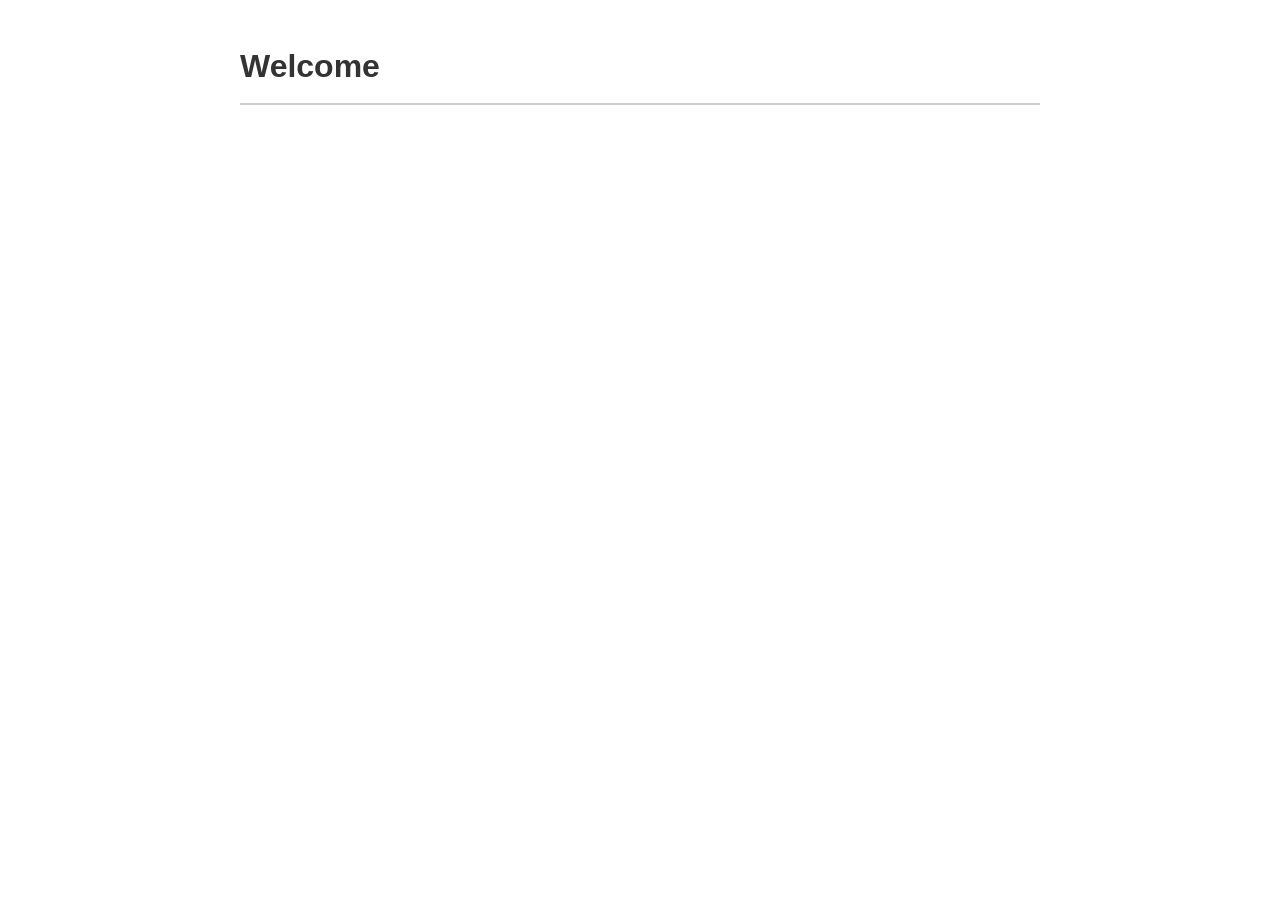
==== index.html @ 1886235f "Create index.html with basic layout and styles Initial HTML structure for the website with basic sty" ====
<!DOCTYPE html>
<html lang="ja">
<head>
    <meta charset="UTF-8">
    <meta name="viewport" content="width=device-width, initial-scale=1.0">
    <title>My Website</title>
    <style>
        body {
            font-family: Arial, sans-serif;
            max-width: 800px;
            margin: 0 auto;
            padding: 20px;
            line-height: 1.6;
        }
        h1 {
            color: #333;
            border-bottom: 2px solid #ccc;
            padding-bottom: 10px;
        }
        .section {
            margin: 20px 0;
        }
    </style>
</head>
<body>
    <h1>Welcome</h1>
    
    <div class="section">
        <!-- <h2></h2>
        <p></p> -->
    </div>

    <div class="section">
        <!-- <h2></h2>
        <p></p> -->
    </div>
</body>
</html>
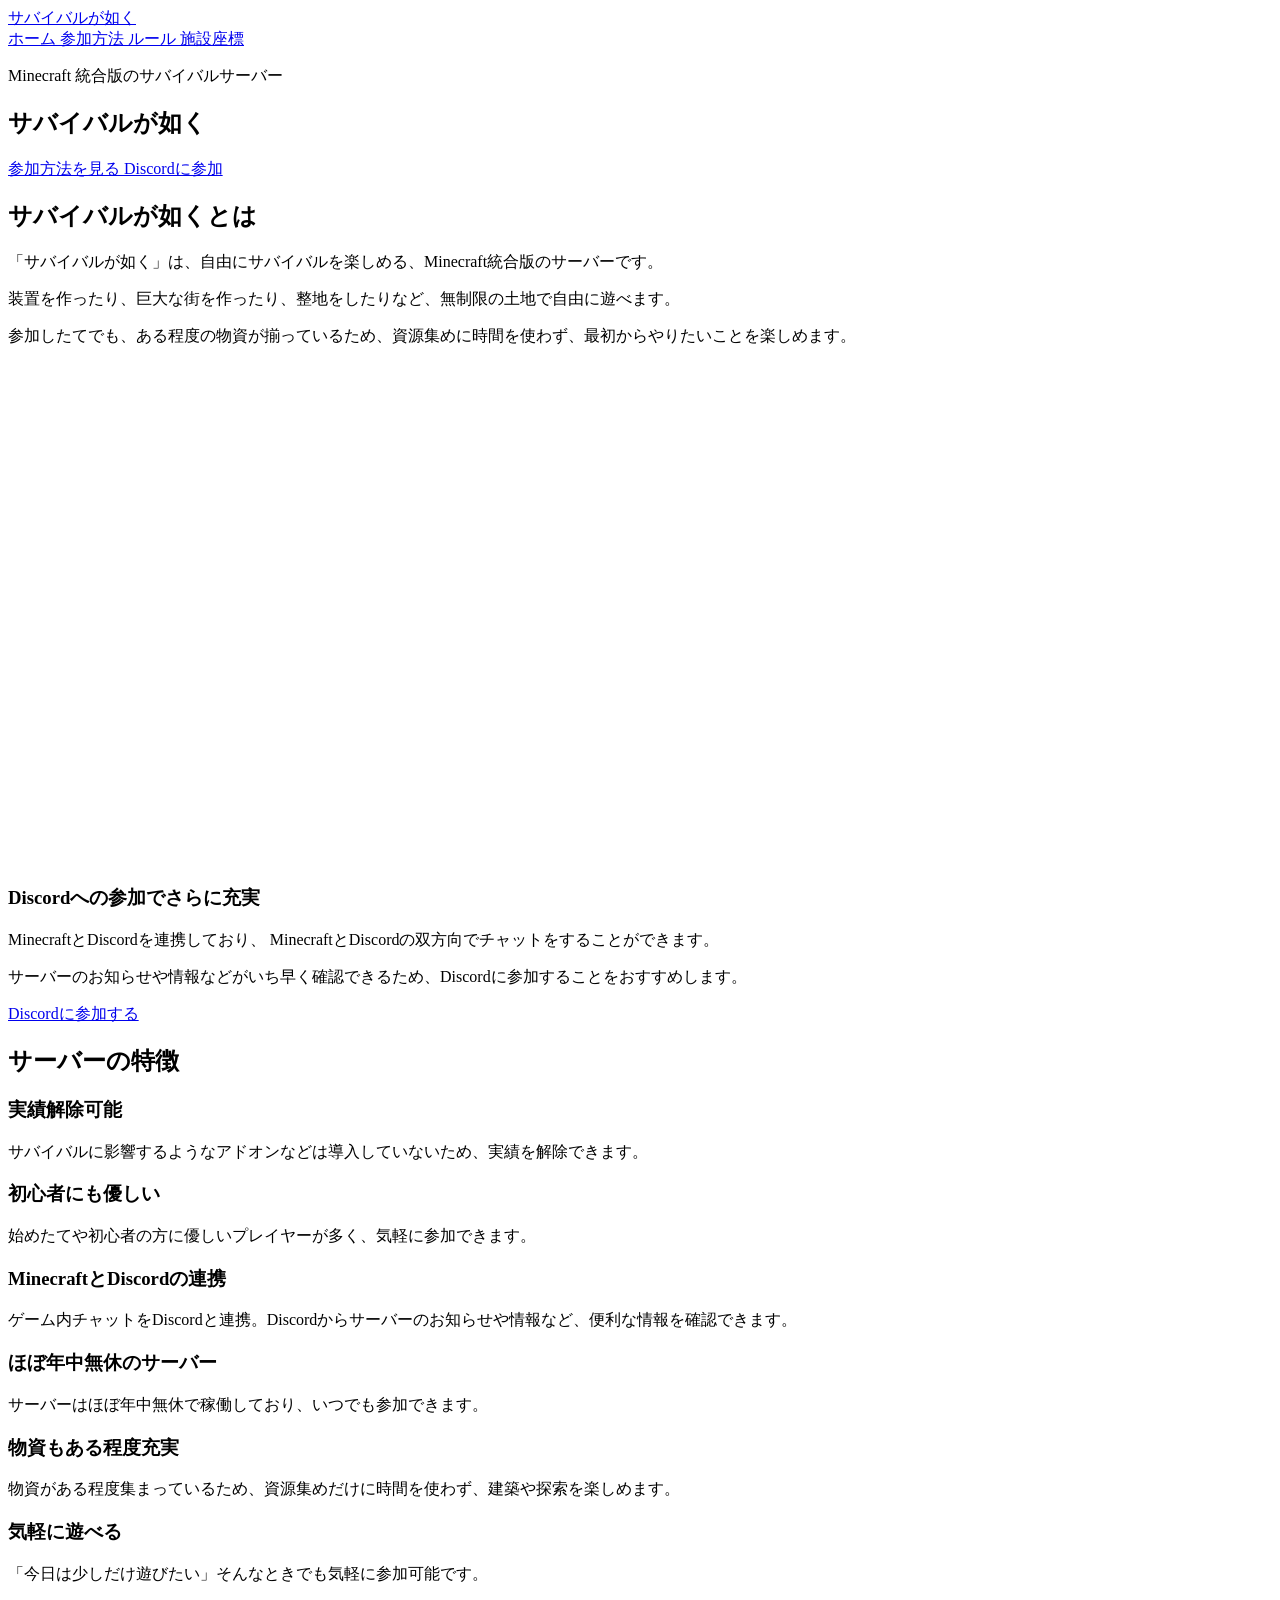
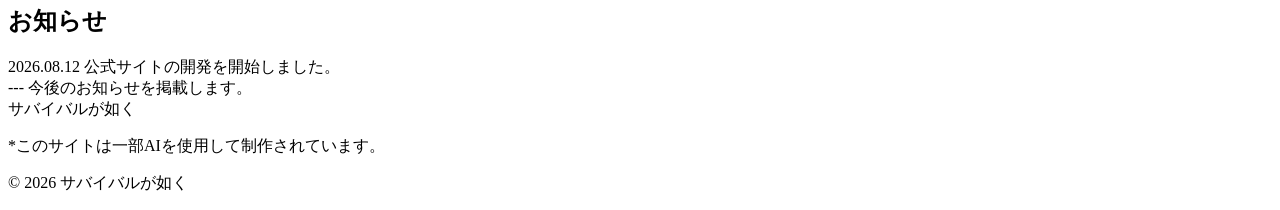
==== commit cf1e2830: "Update index.html" ====
--- a/index.html
+++ b/index.html
@@ -1,38 +1,385 @@
 <!DOCTYPE html>
 <html lang="ja">
+
 <head>
+
     <meta charset="UTF-8">
-    <meta name="viewport" content="width=device-width, initial-scale=1.0">
-    <title>My Website</title>
-    <style>
-        body {
-            font-family: Arial, sans-serif;
-            max-width: 800px;
-            margin: 0 auto;
-            padding: 20px;
-            line-height: 1.6;
-        }
-        h1 {
-            color: #333;
-            border-bottom: 2px solid #ccc;
-            padding-bottom: 10px;
-        }
-        .section {
-            margin: 20px 0;
-        }
-    </style>
+
+    <meta
+        name="viewport"
+        content="width=device-width, initial-scale=1.0">
+
+    <title>サバイバルが如く</title>
+
+    <link
+        rel="stylesheet"
+        href="style.css">
+
 </head>
+
+
 <body>
-    <h1>Welcome</h1>
+
+
+    <!-- =========================
+         ナビゲーション
+    ========================== -->
+
+    <header class="navbar">
+
+        <a
+            href="/"
+            class="logo">
+            サバイバルが如く
+        </a>
+
+
+        <nav>
+
+            <a href="/" class="active">
+                ホーム
+            </a>
+
+            <a href="/join/">
+                参加方法
+            </a>
+        
+            <a href="/rule/">
+                ルール
+            </a>
+        
+            <span class="nav-divider"></span>
+        
+            <a href="/map/">
+                施設座標
+            </a>
+
+        </nav>
+
+    </header>
+
+
+
+    <main>
+
+
+        <!-- =========================
+             メイン
+        ========================== -->
+
+        <section class="hero">
+
+            <div class="hero-content">
+
+                <p class="hero-description">
+                    Minecraft 統合版のサバイバルサーバー
+                </p>
+                
+                <h1>
+                    サバイバルが如く
+                </h1>
+
+                <div class="buttons">
+                
+                    <a
+                        href="/join/"
+                        class="button secondary">
+                        参加方法を見る
+                    </a>
+                
+                
+                    <a
+                        href="https://discord.gg/ckYT8VkdU8"
+                        class="button discord-button"
+                        target="_blank"
+                        rel="noopener noreferrer">
+                        Discordに参加
+                    </a>
+                
+                </div>
+
+            </div>
+
+        </section>
+
+    <!-- =========================
+         サーバー紹介
+    ========================== -->
+
+    <section class="section introduction">
+
+        <div class="section-header">
+
+            <h2>
+                サバイバルが如くとは
+            </h2>
+
+        </div>
+
+
+        <p class="lead">
+
+            「サバイバルが如く」は、自由にサバイバルを楽しめる、Minecraft統合版のサーバーです。
+
+        </p>
+
+
+        <p>
+
+            装置を作ったり、巨大な街を作ったり、整地をしたりなど、無制限の土地で自由に遊べます。
+
+        </p>
+
+
+        <p>
+
+            参加したてでも、ある程度の物資が揃っているため、資源集めに時間を使わず、最初からやりたいことを楽しめます。
+
+        </p>
+
+
+        <!-- Discord -->
+        <div class="discord-area">
+        
+            <div class="discord-content">
+            
+                <div class="discord-widget">
+                
+                    <iframe
+                        id="discord-widget"
+                        src="https://discord.com/widget?id=1000950532933955604&theme=light"
+                        width="350"
+                        height="500"
+                        allowtransparency="true"
+                        frameborder="0"
+                        sandbox="allow-popups allow-popups-to-escape-sandbox allow-same-origin allow-scripts">
+                    </iframe>
+                
+                </div>
+            
+            
+                <div class="discord-description">
+                
+                    <h3>
+                        Discordへの参加でさらに充実
+                    </h3>
+                
+                    <p>
+                        MinecraftとDiscordを連携しており、
+                        MinecraftとDiscordの双方向でチャットをすることができます。
+                    </p>
+                
+                    <p>
+                        サーバーのお知らせや情報などがいち早く確認できるため、Discordに参加することをおすすめします。
+                    </p>
+                
+                    <a
+                        href="https://discord.gg/ckYT8VkdU8"
+                        class="button primary discord-button"
+                        target="_blank"
+                        rel="noopener noreferrer">
+                        Discordに参加する
+                    </a>
+                
+                </div>
+            
+            </div>
+        
+        </div>
+
+    </section>
+
+
+    <!-- =========================
+         特徴
+    ========================== -->
+
+    <section class="section features">
+
+        <div class="section-header">
+
+            <h2>
+                サーバーの特徴
+            </h2>
+
+        </div>
+
+
+        <div class="feature-list">
+
+
+            <div class="feature-card">
+
+                <h3>
+                    実績解除可能
+                </h3>
+
+                <p>
+                    サバイバルに影響するようなアドオンなどは導入していないため、実績を解除できます。
+                </p>
+
+            </div>
+
+
+
+            <div class="feature-card">
+
+                <h3>
+                    初心者にも優しい
+                </h3>
+
+                <p>
+                    始めたてや初心者の方に優しいプレイヤーが多く、気軽に参加できます。
+                </p>
+
+            </div>
+
+
+
+            <div class="feature-card">
+
+                <h3>
+                    MinecraftとDiscordの連携
+                </h3>
+
+                <p>
+                    ゲーム内チャットをDiscordと連携。Discordからサーバーのお知らせや情報など、便利な情報を確認できます。
+                </p>
+
+            </div>
+
+
+
+            <div class="feature-card">
+
+                <h3>
+                    ほぼ年中無休のサーバー
+                </h3>
+
+                <p>
+                    サーバーはほぼ年中無休で稼働しており、いつでも参加できます。
+                </p>
+
+            </div>
+
+
+
+            <div class="feature-card">
+
+                <h3>
+                    物資もある程度充実
+                </h3>
+
+                <p>
+                    物資がある程度集まっているため、資源集めだけに時間を使わず、建築や探索を楽しめます。
+                </p>
+
+            </div>
+
+
+
+            <div class="feature-card">
+
+                <h3>
+                    気軽に遊べる
+                </h3>
+
+                <p>
+                    「今日は少しだけ遊びたい」そんなときでも気軽に参加可能です。
+                </p>
+
+            </div>
+
+
+        </div>
+
+    </section>
     
-    <div class="section">
-        <!-- <h2></h2>
-        <p></p> -->
-    </div>
-
-    <div class="section">
-        <!-- <h2></h2>
-        <p></p> -->
-    </div>
+        <!-- =========================
+             お知らせ
+        ========================== -->
+
+        <section class="section news">
+
+
+            <div class="section-header">
+
+                <h2>
+                    お知らせ
+                </h2>
+
+            </div>
+
+
+            <div class="news-list">
+
+
+                <div class="news-item">
+
+                    <span class="news-date">
+                        2026.08.12
+                    </span>
+
+                    <span class="news-title">
+                        公式サイトの開発を開始しました。
+                    </span>
+
+                </div>
+
+
+                <div class="news-item">
+
+                    <span class="news-date">
+                        ---
+                    </span>
+
+                    <span class="news-title">
+                        今後のお知らせを掲載します。
+                    </span>
+
+                </div>
+
+
+            </div>
+
+
+        </section>
+
+
+    </main>
+
+
+
+    <!-- =========================
+         フッター
+    ========================== -->
+
+    <footer>
+
+
+        <div class="footer-logo">
+            サバイバルが如く
+        </div>
+
+        <p>
+            *このサイトは一部AIを使用して制作されています。
+        </p>
+        <p class="copyright">
+            © 2026 サバイバルが如く
+        </p>
+
+
+    </footer>
+
+
+
+    <!-- =========================
+         Discordテーマ切り替え
+    ========================== -->
+
+    <script src="script.js"></script>
+
+
 </body>
+
 </html>
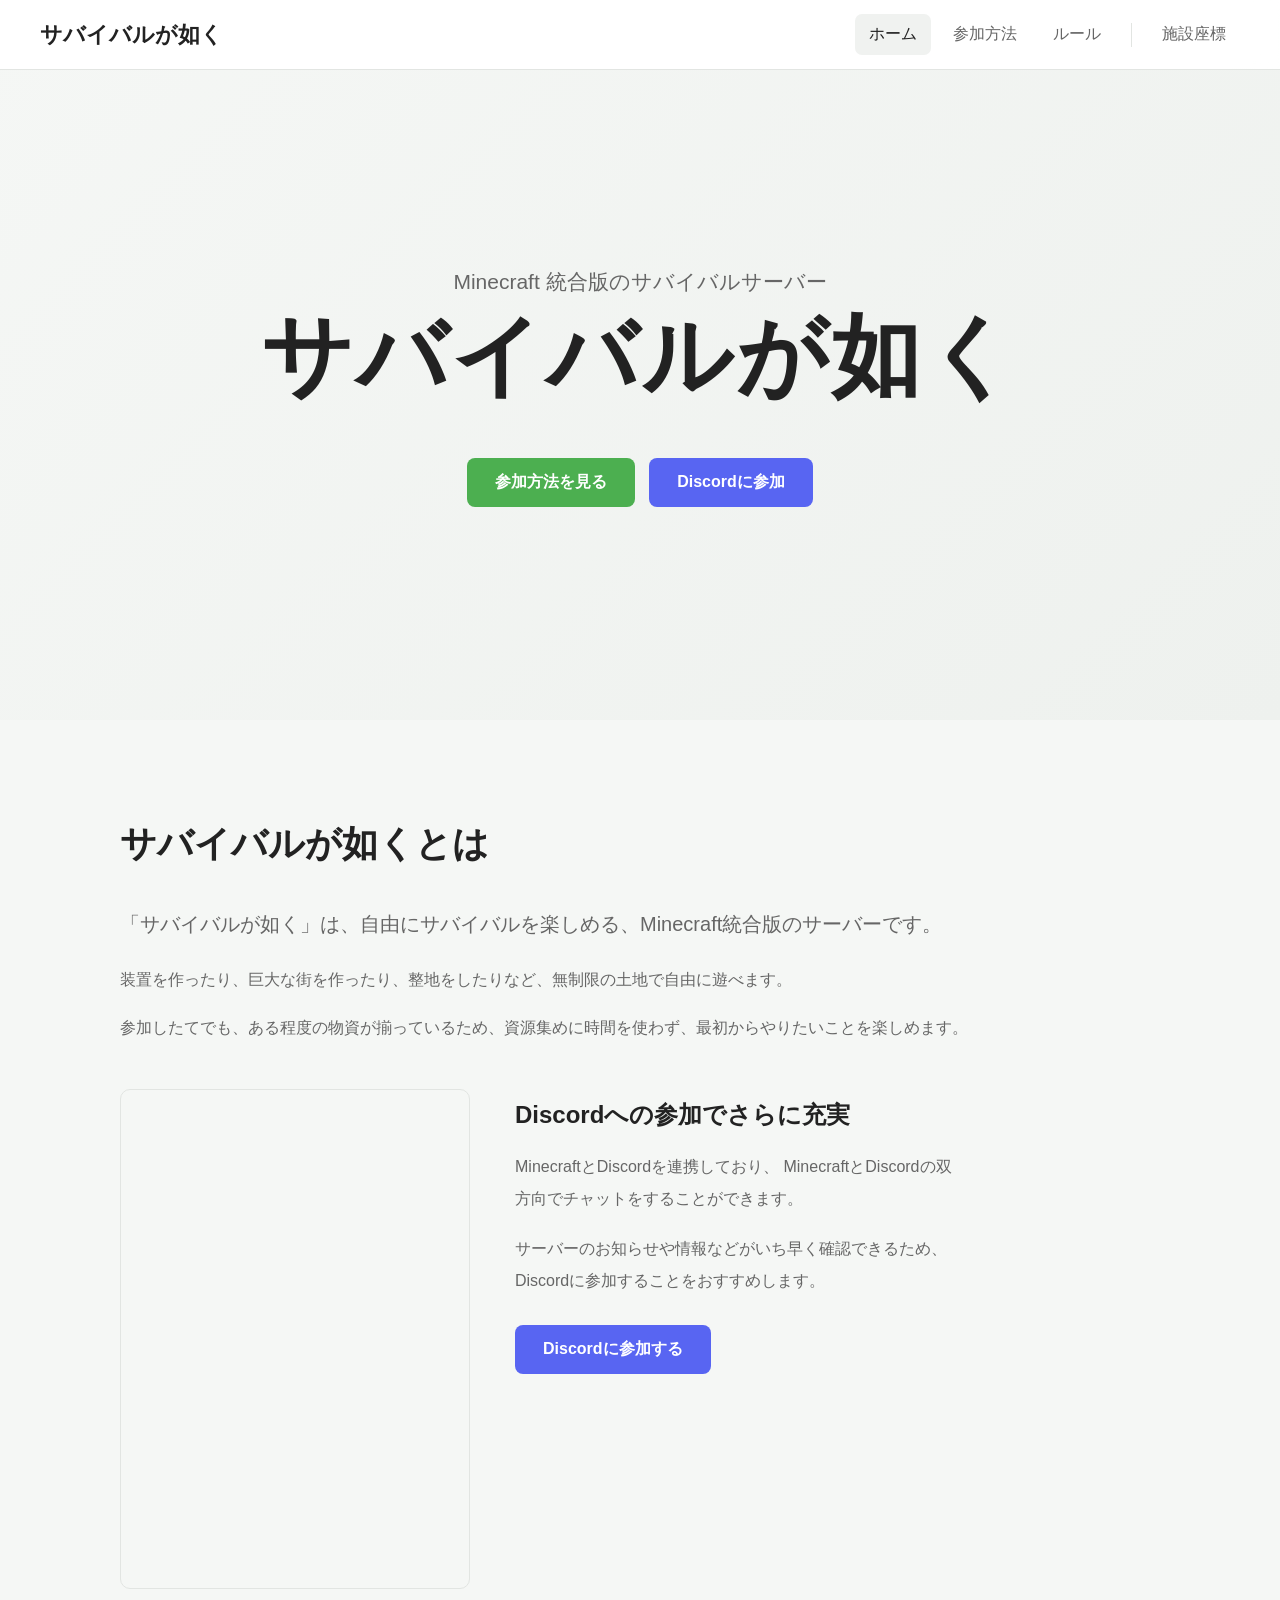
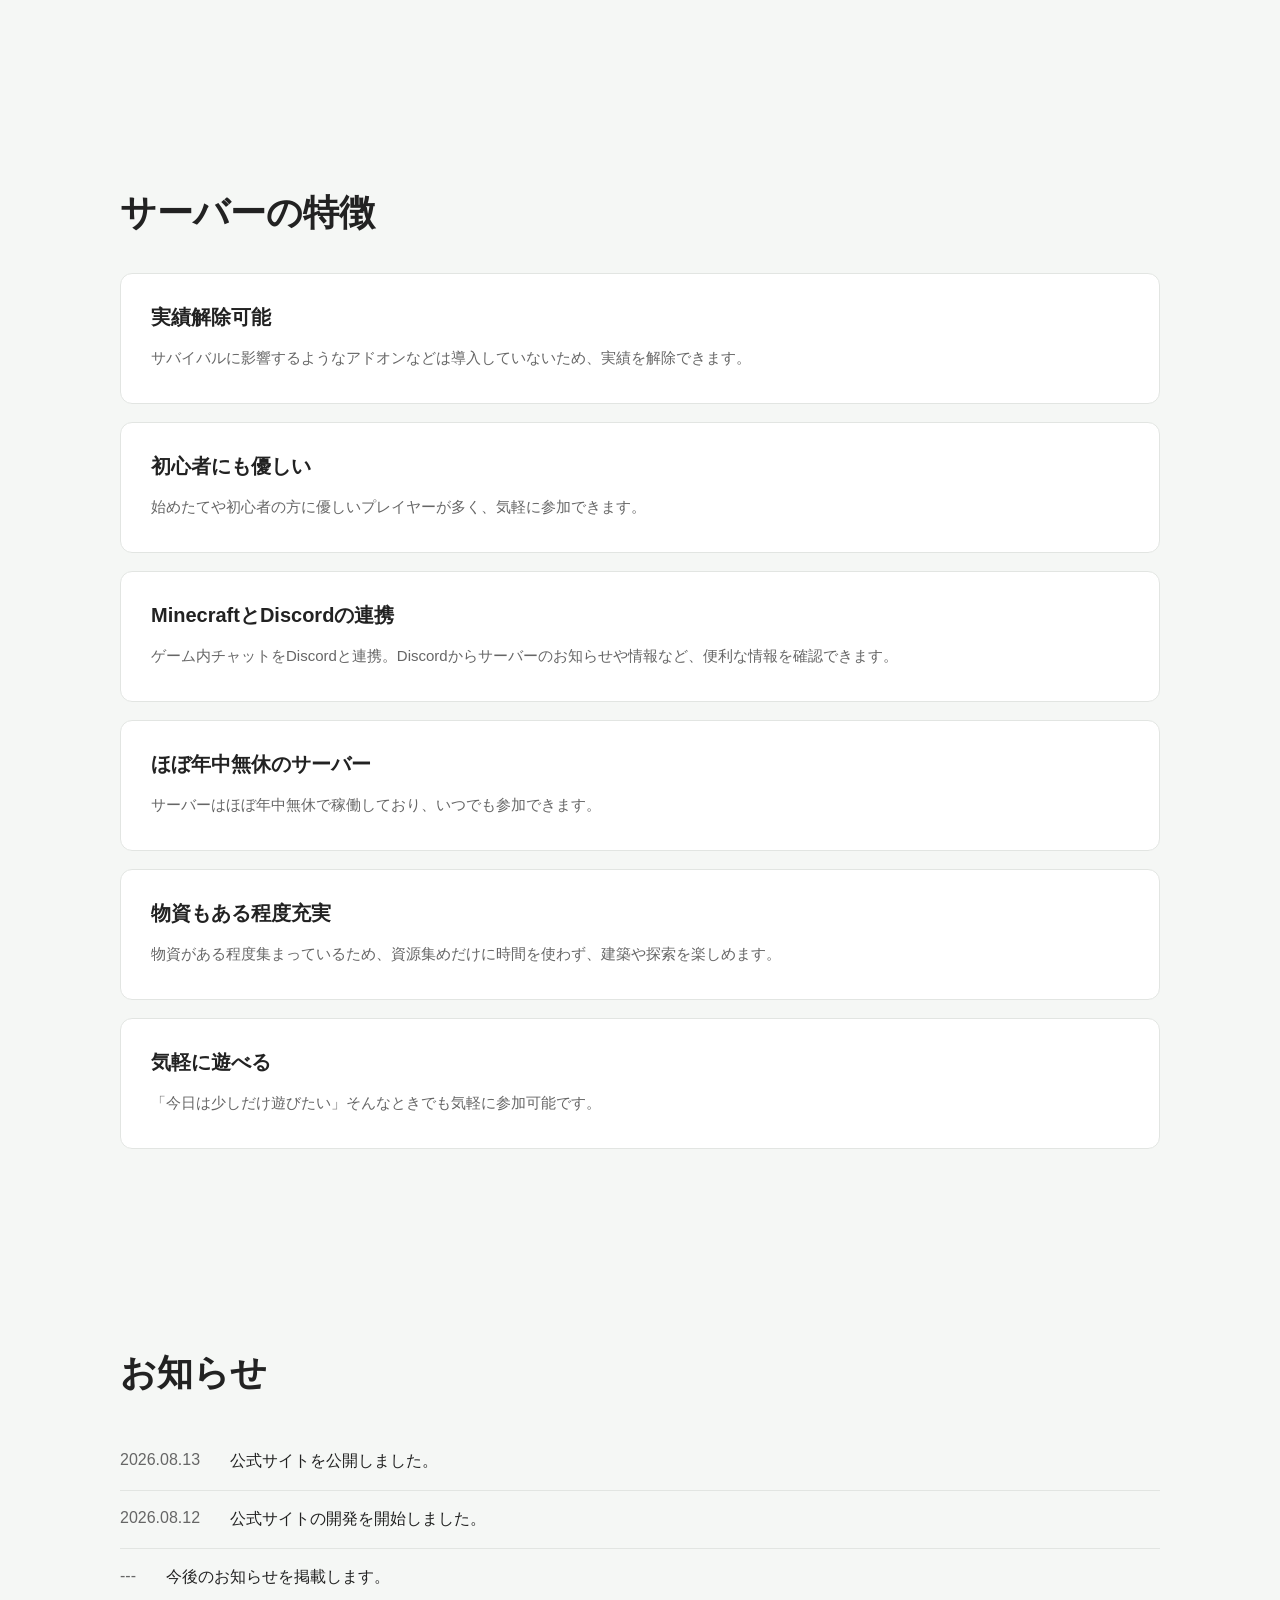
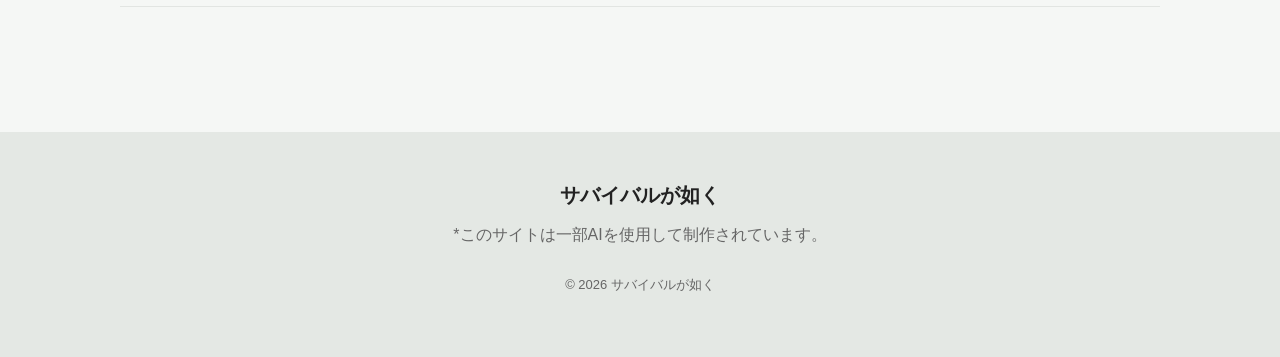
==== commit e2b324d4: "Update index.html" ====
--- a/index.html
+++ b/index.html
@@ -317,6 +317,18 @@
                 <div class="news-item">
 
                     <span class="news-date">
+                        2026.08.13
+                    </span>
+
+                    <span class="news-title">
+                        公式サイトを公開しました。
+                    </span>
+
+                </div>
+
+                <div class="news-item">
+
+                    <span class="news-date">
                         2026.08.12
                     </span>
 
--- a/style.css
+++ b/style.css
@@ -0,0 +1,1299 @@
+/* ========================================
+   テーマ
+======================================== */
+
+:root {
+
+    /* ライトテーマ */
+
+    --background: #f5f7f5;
+
+    --background-alt: #eef1ee;
+
+    --text: #222222;
+
+    --subtext: #666666;
+
+    --navbar: rgba(255, 255, 255, 0.94);
+
+    --card: #ffffff;
+
+    --border: #e2e5e2;
+
+    --accent: #4caf50;
+
+    --accent-hover: #43a047;
+
+    --secondary-background: #ffffff;
+
+    --secondary-hover: #f0f2f0;
+
+    --footer: #e4e8e4;
+
+}
+
+
+/* ========================================
+   ダークテーマ
+======================================== */
+
+@media (prefers-color-scheme: dark) {
+
+    :root {
+
+        --background: #242424;
+
+        --background-alt: #2a2a2a;
+
+        --text: #ffffff;
+
+        --subtext: #d0d0d0;
+
+        --navbar: rgba(45, 45, 45, 0.95);
+
+        --card: #303030;
+
+        --border: #484848;
+
+        --accent: #66bb6a;
+
+        --accent-hover: #81c784;
+
+        --secondary-background: #303030;
+
+        --secondary-hover: #3b3b3b;
+
+        --footer: #1d1d1d;
+
+    }
+
+}
+
+
+/* ========================================
+   全体
+======================================== */
+
+* {
+    box-sizing: border-box;
+}
+
+
+html {
+    scroll-behavior: smooth;
+}
+
+
+body {
+
+    margin: 0;
+
+    font-family:
+        "Segoe UI",
+        "Noto Sans JP",
+        sans-serif;
+
+    background:
+        var(--background);
+
+    color:
+        var(--text);
+
+    transition:
+        background 0.2s,
+        color 0.2s;
+
+}
+
+
+/* ========================================
+   ナビゲーション
+======================================== */
+
+.navbar {
+
+    position: fixed;
+
+    top: 0;
+    left: 0;
+
+    width: 100%;
+
+    height: 70px;
+
+    display: flex;
+
+    align-items: center;
+
+    justify-content: space-between;
+
+    padding:
+        0 40px;
+
+    background:
+        var(--navbar);
+
+    border-bottom:
+        1px solid var(--border);
+
+    backdrop-filter:
+        blur(10px);
+
+    z-index: 1000;
+
+}
+
+
+.logo {
+
+    color:
+        var(--text);
+
+    font-size:
+        22px;
+
+    font-weight:
+        bold;
+
+    text-decoration:
+        none;
+
+    white-space:
+        nowrap;
+
+}
+
+
+.navbar nav {
+
+    display:
+        flex;
+
+    gap:
+        8px;
+
+}
+
+
+.navbar nav a {
+
+    color:
+        var(--subtext);
+
+    text-decoration:
+        none;
+
+    padding:
+        10px 14px;
+
+    border-radius:
+        7px;
+
+    transition:
+        background 0.2s,
+        color 0.2s;
+
+}
+
+
+.navbar nav a:hover {
+
+    color:
+        var(--text);
+
+    background:
+        var(--secondary-hover);
+
+}
+
+.navbar nav a.active {
+
+    color:
+        var(--text);
+
+    background:
+        var(--secondary-hover);
+
+}
+
+.nav-divider {
+    width: 1px;
+    height: 24px;
+
+    margin: 0 8px;
+
+    background: var(--border);
+
+    align-self: center;
+}
+
+
+/* ========================================
+   メイン
+======================================== */
+
+.hero {
+
+    min-height:
+        720px;
+
+    display:
+        flex;
+
+    align-items:
+        center;
+
+    justify-content:
+        center;
+
+    text-align:
+        center;
+
+    padding:
+        130px 25px 100px;
+
+    background:
+        linear-gradient(
+            135deg,
+            var(--background),
+            var(--background-alt)
+        );
+
+}
+
+
+.hero-content {
+
+    width:
+        100%;
+
+    max-width:
+        1000px;
+
+}
+
+
+.hero h1 {
+
+    margin:
+        0;
+
+    color:
+        var(--text);
+
+    font-size:
+        clamp(48px, 8vw, 90px);
+
+    font-weight:
+        800;
+
+    letter-spacing:
+        3px;
+
+}
+
+
+.hero-description {
+
+    margin:
+        25px 0 0;
+
+    color:
+        var(--subtext);
+
+    font-size:
+        21px;
+
+}
+
+
+/* ========================================
+   ボタン
+======================================== */
+
+.buttons {
+
+    display:
+        flex;
+
+    justify-content:
+        center;
+
+    gap:
+        14px;
+
+    margin-top:
+        40px;
+
+    flex-wrap:
+        wrap;
+
+}
+
+
+.button {
+
+    display:
+        inline-block;
+
+    padding:
+        14px 28px;
+
+    border-radius:
+        8px;
+
+    text-decoration:
+        none;
+
+    font-weight:
+        700;
+
+    transition:
+        transform 0.2s,
+        background 0.2s;
+
+}
+
+
+.button:hover {
+
+    transform:
+        translateY(-2px);
+
+}
+
+
+/* 参加方法 */
+
+.secondary {
+
+    background:
+        var(--accent);
+
+    color:
+        #ffffff;
+
+}
+
+
+.secondary:hover {
+
+    background:
+        var(--accent-hover);
+
+}
+
+
+/* Discord */
+
+.discord-button {
+
+    background:
+        #5865F2;
+
+    color:
+        #ffffff;
+
+}
+
+
+.discord-button:hover {
+
+    background:
+        #4752C4;
+
+}
+
+
+/* ========================================
+   セクション
+======================================== */
+
+.section {
+
+    max-width:
+        1100px;
+
+    margin:
+        0 auto;
+
+    padding:
+        100px 30px;
+
+}
+
+
+.section-header {
+
+    margin-bottom:
+        35px;
+
+}
+
+
+.section h2 {
+
+    margin:
+        0;
+
+    color:
+        var(--text);
+
+    font-size:
+        36px;
+
+}
+
+
+.section p {
+
+    line-height:
+        2;
+
+    color:
+        var(--subtext);
+
+}
+
+
+.lead {
+
+    font-size:
+        20px;
+
+    font-weight:
+        500;
+
+}
+
+
+/* ========================================
+   特徴
+======================================== */
+
+.feature-list {
+
+    display: flex;
+
+    flex-direction: column;
+
+    gap: 18px;
+
+}
+
+
+.feature-card {
+
+    width: 100%;
+
+    padding: 30px;
+
+    background: var(--card);
+
+    border: 1px solid var(--border);
+
+    border-radius: 12px;
+
+    transition:
+        transform 0.2s,
+        border-color 0.2s;
+
+}
+
+
+.feature-card:hover {
+
+    transform: translateX(4px);
+
+    border-color: var(--accent);
+
+}
+
+
+.feature-card h3 {
+
+    margin: 0 0 12px;
+
+    color: var(--text);
+
+    font-size: 20px;
+
+}
+
+
+.feature-card p {
+
+    margin: 0;
+
+    font-size: 15px;
+
+}
+
+
+
+/* ========================================
+   Discord
+======================================== */
+
+
+.discord-area {
+
+    margin-top:
+        45px;
+
+}
+
+
+.discord-content {
+
+    display:
+        flex;
+
+    align-items:
+        flex-start;
+
+    gap:
+        45px;
+
+}
+
+
+.discord-widget {
+
+    flex-shrink:
+        0;
+
+}
+
+
+.discord-widget iframe {
+
+    display:
+        block;
+
+    width:
+        350px;
+
+    max-width:
+        100%;
+
+    border-radius:
+        10px;
+
+    border:
+        1px solid var(--border);
+
+}
+
+
+.discord-description {
+
+    padding-top:
+        10px;
+
+    max-width:
+        450px;
+
+}
+
+
+.discord-description h3 {
+
+    margin:
+        0 0 20px;
+
+    color:
+        var(--text);
+
+    font-size:
+        24px;
+
+}
+
+
+.discord-description p {
+
+    margin:
+        0 0 18px;
+
+}
+
+
+.discord-button {
+    background: #5865F2;
+    color: #ffffff;
+}
+
+.discord-button:hover {
+    background: #4752C4;
+}
+
+.discord-description .discord-button {
+    display: inline-block;
+    margin-top: 10px;
+}
+
+
+/* ========================================
+   お知らせ
+======================================== */
+
+.news-list {
+
+    margin-bottom:
+        25px;
+
+}
+
+
+.news-item {
+
+    display:
+        flex;
+
+    gap:
+        30px;
+
+    padding:
+        18px 0;
+
+    border-bottom:
+        1px solid var(--border);
+
+}
+
+
+.news-date {
+
+    color:
+        var(--subtext);
+
+    white-space:
+        nowrap;
+
+}
+
+
+.news-title {
+
+    color:
+        var(--text);
+
+}
+
+
+/* ========================================
+   フッター
+======================================== */
+
+footer {
+
+    padding:
+        50px 20px;
+
+    text-align:
+        center;
+
+    background:
+        var(--footer);
+
+}
+
+
+.footer-logo {
+
+    color:
+        var(--text);
+
+    font-size:
+        20px;
+
+    font-weight:
+        bold;
+
+}
+
+
+footer p {
+
+    color:
+        var(--subtext);
+
+}
+
+
+footer .copyright {
+
+    margin-top:
+        30px;
+
+    font-size:
+        13px;
+
+}
+
+
+/* ========================================
+   スマートフォン
+======================================== */
+
+@media (max-width: 800px) {
+
+    .navbar {
+
+        height:
+            auto;
+
+        min-height:
+            65px;
+
+        padding:
+            12px 15px;
+
+        flex-direction:
+            column;
+
+        gap:
+            8px;
+
+    }
+
+
+    .navbar nav {
+
+        width:
+            100%;
+
+        justify-content:
+            center;
+
+        flex-wrap:
+            wrap;
+
+    }
+
+
+    .navbar nav a {
+
+        padding:
+            7px 9px;
+
+        font-size:
+            13px;
+
+    }
+
+
+    .hero {
+
+        padding-top:
+            170px;
+
+    }
+
+
+    .hero h1 {
+
+        letter-spacing:
+            1px;
+
+    }
+
+
+    .feature-grid {
+
+        grid-template-columns:
+            1fr;
+
+    }
+
+}
+
+
+@media (max-width: 500px) {
+
+    .section {
+
+        padding:
+            70px 20px;
+
+    }
+
+
+    .section h2 {
+
+        font-size:
+            30px;
+
+    }
+
+
+    .hero-description {
+
+        font-size:
+            18px;
+
+    }
+
+}
+
+@media (max-width: 700px) {
+
+    .discord-content {
+
+        flex-direction:
+            column;
+
+        gap:
+            25px;
+
+    }
+
+
+    .discord-description {
+
+        padding-top:
+            0;
+
+        max-width:
+            none;
+
+    }
+
+}
+
+
+
+
+/* ========================================
+   参加方法ページ
+======================================== */
+
+.join-main {
+
+    display: flex;
+
+    width: 100%;
+
+    height: calc(100vh - 70px);
+
+    margin-top: 70px;
+
+}
+
+
+/* ========================================
+   左側：サーバー情報
+======================================== */
+
+.server-sidebar {
+
+    width: 33.333%;
+
+    height: 100%;
+
+    flex-shrink: 0;
+
+    padding: 50px 40px;
+
+    background:
+        var(--background-alt);
+
+    border-right:
+        1px solid var(--border);
+
+    overflow-y: auto;
+
+}
+
+
+.server-sidebar h1 {
+
+    margin:
+        0 0 40px;
+
+    font-size:
+        36px;
+
+    color:
+        var(--text);
+
+}
+
+
+.server-info {
+
+    display:
+        flex;
+
+    flex-direction:
+        column;
+
+    gap:
+        20px;
+
+}
+
+
+.server-info-item {
+
+    padding:
+        25px;
+
+    background:
+        var(--card);
+
+    border:
+        1px solid var(--border);
+
+    border-radius:
+        12px;
+
+}
+
+
+.server-info-item h2 {
+
+    margin:
+        0 0 12px;
+
+    font-size:
+        16px;
+
+    color:
+        var(--subtext);
+
+}
+
+
+.server-value {
+
+    color:
+        var(--text);
+
+    font-family:
+        monospace;
+
+    font-size:
+        20px;
+
+    font-weight:
+        bold;
+
+    word-break:
+        break-all;
+
+}
+
+
+/* ========================================
+   右側：参加方法
+======================================== */
+
+.join-content {
+
+    width:
+        66.667%;
+
+    height:
+        100%;
+
+    overflow-y:
+        auto;
+
+    padding:
+        50px 60px 0;
+
+}
+
+
+.join-sections {
+
+    max-width:
+        900px;
+
+    margin:
+        0 auto;
+
+}
+
+
+.join-section {
+
+    margin:
+        0 auto 40px;
+
+    padding:
+        30px;
+
+    background:
+        var(--card);
+
+    border:
+        1px solid var(--border);
+
+    border-radius:
+        12px;
+
+}
+
+
+.join-section h2 {
+
+    margin:
+        0 0 20px;
+
+    font-size:
+        28px;
+
+    color:
+        var(--text);
+
+}
+
+
+.join-section p {
+
+    color:
+        var(--subtext);
+
+    line-height:
+        2;
+
+}
+
+
+.join-section ol {
+
+    padding-left:
+        25px;
+
+    color:
+        var(--subtext);
+
+    line-height:
+        2.2;
+
+}
+
+
+.join-section strong {
+
+    color:
+        var(--text);
+
+}
+
+
+/* ========================================
+   参加方法ページのフッター
+======================================== */
+
+.join-content footer {
+
+    margin-top:
+        60px;
+
+    margin-left:
+        -60px;
+
+    margin-right:
+        -60px;
+
+}
+
+
+/* ========================================
+   スマートフォン
+======================================== */
+
+@media (max-width: 800px) {
+
+    .join-main {
+
+        display:
+            block;
+
+        height:
+            auto;
+
+        margin-top:
+            0;
+
+    }
+
+
+    /* ナビゲーションの高さ分を確保 */
+
+    .server-sidebar {
+
+        width:
+            100%;
+
+        height:
+            auto;
+
+        padding:
+            170px 25px 40px;
+
+        border-right:
+            none;
+
+        border-bottom:
+            1px solid var(--border);
+
+        overflow:
+            visible;
+
+    }
+
+
+    .server-sidebar h1 {
+
+        margin-bottom:
+            30px;
+
+        font-size:
+            32px;
+
+    }
+
+
+    .server-info {
+
+        gap:
+            15px;
+
+    }
+
+
+    .server-info-item {
+
+        padding:
+            20px;
+
+    }
+
+
+    .join-content {
+
+        width:
+            100%;
+
+        height:
+            auto;
+
+        overflow:
+            visible;
+
+        padding:
+            40px 20px 0;
+
+    }
+
+
+    .join-section {
+
+        padding:
+            25px;
+
+        margin-bottom:
+            25px;
+
+    }
+
+
+    .join-section h2 {
+
+        font-size:
+            24px;
+
+    }
+
+
+    .join-content footer {
+
+        margin-top:
+            50px;
+
+        margin-left:
+            -20px;
+
+        margin-right:
+            -20px;
+
+    }
+
+}
+/* ========================================
+   Minecraft自動追加
+======================================== */
+
+.minecraft-add {
+
+    margin:
+        0 auto 40px;
+
+    padding:
+        30px;
+
+    background:
+        var(--card);
+
+    border:
+        1px solid var(--border);
+
+    border-radius:
+        12px;
+
+}
+
+
+.minecraft-add h2 {
+
+    margin:
+        0 0 15px;
+
+    font-size:
+        28px;
+
+    color:
+        var(--text);
+
+}
+
+
+.minecraft-add p {
+
+    margin:
+        0 0 20px;
+
+    color:
+        var(--subtext);
+
+    line-height:
+        2;
+
+}
+
+
+.minecraft-button {
+
+    display:
+        inline-block;
+
+    background:
+        #43a047;
+
+    color:
+        #ffffff;
+
+}
+
+
+.minecraft-button:hover {
+
+    background:
+        #388e3c;
+
+}
